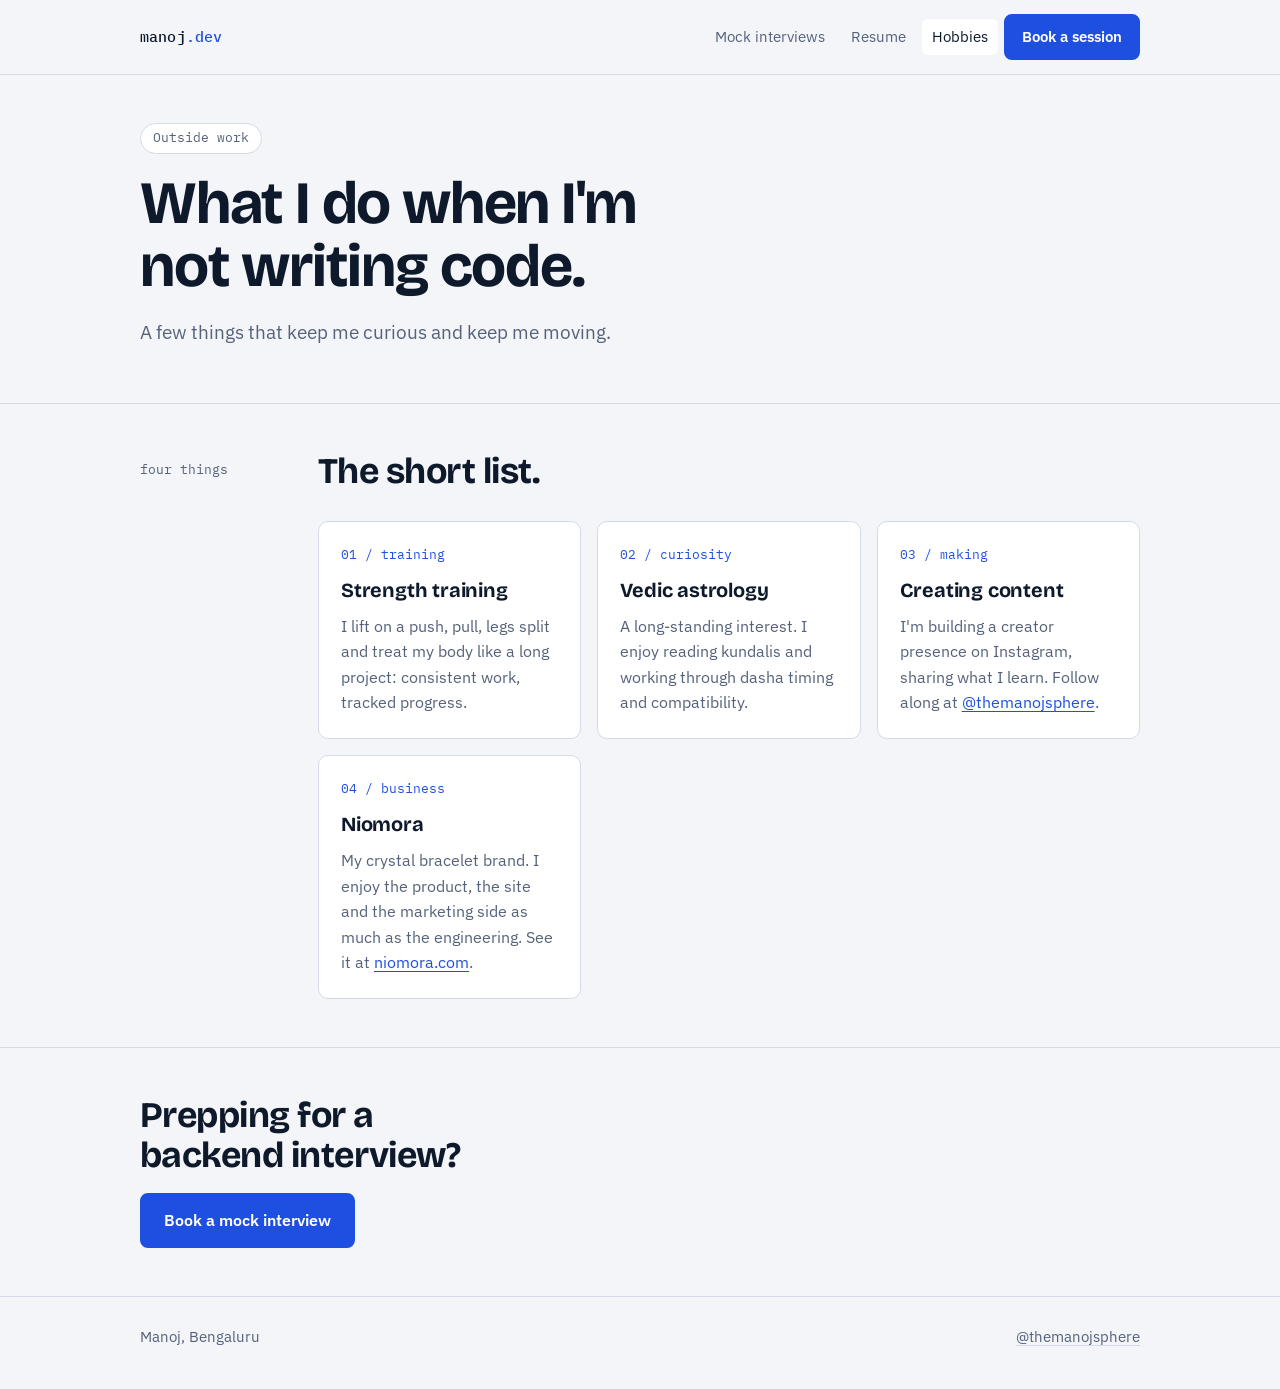
==== hobbies.html @ a42c8658 "v1" ====
<!DOCTYPE html>
<html lang="en">
<head>
<meta charset="utf-8">
<meta name="viewport" content="width=device-width, initial-scale=1">
<title>Manoj Hobbies</title>
<meta name="description" content="What Manoj does outside work: strength training, Vedic astrology, creating content and building Niomora.">
<link rel="preconnect" href="https://fonts.googleapis.com">
<link rel="preconnect" href="https://fonts.gstatic.com" crossorigin>
<link href="https://fonts.googleapis.com/css2?family=Bricolage+Grotesque:opsz,wght@12..96,600;12..96,700&family=IBM+Plex+Sans:wght@400;500;600&family=IBM+Plex+Mono:wght@400;500&display=swap" rel="stylesheet">
<link rel="stylesheet" href="styles.css">
</head>
<body>
<header class="top">
  <div class="wrap">
    <a class="brand" href="index.html">manoj<span>.dev</span></a>
    <nav class="links" aria-label="Main">
      <a class="nl" href="index.html">Mock interviews</a>
      <a class="nl" href="resume.html">Resume</a>
      <a class="nl" href="hobbies.html" aria-current="page">Hobbies</a>
      <a class="btn small" data-book href="https://topmate.io/manoj_chauhan/">Book a session</a>
    </nav>
  </div>
</header>
<main id="top">
  <div class="wrap">
    <div class="page-hero">
      <span class="tag">Outside work</span>
      <h1>What I do when I'm not writing code.</h1>
      <p class="lead">A few things that keep me curious and keep me moving.</p>
    </div>
  </div>

  <section id="hobbies">
    <div class="wrap">
      <div class="sec-head">
        <div class="label">four things</div>
        <h2>The short list.</h2>
      </div>
      <div class="sec-body">
        <div class="hob">
          <div class="card"><span class="k">01 / training</span><h3>Strength training</h3><p>I lift on a push, pull, legs split and treat my body like a long project: consistent work, tracked progress.</p></div>
          <div class="card"><span class="k">02 / curiosity</span><h3>Vedic astrology</h3><p>A long-standing interest. I enjoy reading kundalis and working through dasha timing and compatibility.</p></div>
          <div class="card"><span class="k">03 / making</span><h3>Creating content</h3><p>I'm building a creator presence on Instagram, sharing what I learn. Follow along at <a href="https://www.instagram.com/themanojsphere" target="_blank" rel="noopener">@themanojsphere</a>.</p></div>
          <div class="card"><span class="k">04 / business</span><h3>Niomora</h3><p>My crystal bracelet brand. I enjoy the product, the site and the marketing side as much as the engineering. See it at <a href="https://niomora.com" target="_blank" rel="noopener">niomora.com</a>.</p></div>
        </div>
      </div>
    </div>
  </section>

  <section class="final">
    <div class="wrap">
      <div class="sec-body" style="margin-left:0">
        <h2>Prepping for a backend interview?</h2>
        <div class="cta"><a class="btn" data-book href="https://topmate.io/manoj_chauhan/">Book a mock interview</a></div>
      </div>
    </div>
  </section>
</main>

<footer>
  <div class="wrap">
    <span>Manoj, Bengaluru</span>
    <a href="https://www.instagram.com/themanojsphere" target="_blank" rel="noopener">@themanojsphere</a>
  </div>
</footer>
<script>
  var BOOK_URL = "https://topmate.io/manoj_chauhan/";
  document.querySelectorAll("[data-book]").forEach(function (a) { a.setAttribute("href", BOOK_URL); a.setAttribute("target", "_blank"); a.setAttribute("rel", "noopener"); });
</script>
</body>
</html>
---- styles.css ----
/* Layout idea: a single left-aligned column of sections, each ruled like a code review, with one mono "feedback report" as the signature element. */
:root {
  --bg: #F3F5F9;
  --surface: #FFFFFF;
  --ink: #0E1A2B;
  --muted: #55627A;
  --line: #D5DBE6;
  --accent: #1F4FE0;
  --accent-ink: #FFFFFF;
  --good: #14794A;
  --warn: #A25B00;
  --bad: #B3261E;
  --display: "Bricolage Grotesque", "Helvetica Neue", Arial, sans-serif;
  --body: "IBM Plex Sans", system-ui, -apple-system, "Segoe UI", sans-serif;
  --mono: "IBM Plex Mono", ui-monospace, "SF Mono", Menlo, Consolas, monospace;
  color-scheme: light;
}
@media (prefers-color-scheme: dark) {
  :root:not([data-theme="light"]) {
    --bg: #0B1220;
    --surface: #131C2E;
    --ink: #E8EDF7;
    --muted: #9AA7BF;
    --line: #26334D;
    --accent: #7FA2FF;
    --accent-ink: #0B1220;
    --good: #4CC38A;
    --warn: #E5A54B;
    --bad: #FF8A80;
    color-scheme: dark;
  }
}
:root[data-theme="dark"] {
  --bg: #0B1220;
  --surface: #131C2E;
  --ink: #E8EDF7;
  --muted: #9AA7BF;
  --line: #26334D;
  --accent: #7FA2FF;
  --accent-ink: #0B1220;
  --good: #4CC38A;
  --warn: #E5A54B;
  --bad: #FF8A80;
  color-scheme: dark;
}

* { box-sizing: border-box; }
html { scroll-behavior: smooth; }
body {
  margin: 0;
  background: var(--bg);
  color: var(--ink);
  font-family: var(--body);
  font-size: 17px;
  line-height: 1.6;
  -webkit-font-smoothing: antialiased;
}
@media (prefers-reduced-motion: reduce) { html { scroll-behavior: auto; } * { transition: none !important; } }

a { color: inherit; }
:focus-visible { outline: 3px solid var(--accent); outline-offset: 3px; border-radius: 4px; }

.wrap { max-width: 1040px; margin: 0 auto; padding: 0 20px; }

/* header */
header.top { border-bottom: 1px solid var(--line); }
header.top .wrap { display: flex; align-items: center; justify-content: space-between; gap: 16px; padding-top: 14px; padding-bottom: 14px; }
.brand { font-family: var(--mono); font-size: 15px; font-weight: 500; text-decoration: none; letter-spacing: 0.01em; }
.brand span { color: var(--accent); }

.btn {
  display: inline-flex; align-items: center; justify-content: center; gap: 8px;
  background: var(--accent); color: var(--accent-ink);
  font-family: var(--body); font-weight: 600; font-size: 16px;
  padding: 13px 22px; border-radius: 8px; text-decoration: none; border: 2px solid var(--accent);
  transition: transform .15s ease;
}
.btn:hover { transform: translateY(-1px); }
.btn.ghost { background: transparent; color: var(--ink); border-color: var(--line); }
.btn.small { padding: 9px 16px; font-size: 15px; }

/* hero */
.hero { padding: 56px 0 40px; }
.tag { font-family: var(--mono); font-size: 13px; color: var(--muted); display: inline-block; border: 1px solid var(--line); border-radius: 999px; padding: 4px 12px; background: var(--surface); }
h1 {
  font-family: var(--display); font-weight: 700; font-size: clamp(34px, 6.4vw, 60px);
  line-height: 1.06; letter-spacing: -0.02em; margin: 18px 0 18px; max-width: 16ch; text-wrap: balance;
}
.lead { font-size: 19px; color: var(--muted); max-width: 58ch; margin: 0 0 28px; }
.cta { display: flex; flex-wrap: wrap; gap: 12px; align-items: center; }
.cta .note { font-family: var(--mono); font-size: 13px; color: var(--muted); }

.creds { display: grid; grid-template-columns: repeat(auto-fit, minmax(150px, 1fr)); gap: 0; margin-top: 44px; border: 1px solid var(--line); border-radius: 10px; background: var(--surface); overflow: hidden; }
.creds div { padding: 16px 18px; border-right: 1px solid var(--line); border-bottom: 1px solid var(--line); margin: 0 -1px -1px 0; }
.creds b { display: block; font-family: var(--display); font-size: 24px; letter-spacing: -0.01em; }
.creds span { font-size: 14px; color: var(--muted); }

/* sections */
section { padding: 48px 0; border-top: 1px solid var(--line); }
.sec-head { display: grid; grid-template-columns: 150px 1fr; gap: 12px 28px; margin-bottom: 28px; }
.sec-head .label { font-family: var(--mono); font-size: 13px; color: var(--muted); padding-top: 8px; }
h2 { font-family: var(--display); font-size: clamp(26px, 4vw, 36px); line-height: 1.12; letter-spacing: -0.015em; margin: 0; max-width: 22ch; text-wrap: balance; }
.sec-body { margin-left: 178px; }
@media (max-width: 760px) {
  .sec-head { grid-template-columns: 1fr; gap: 4px; }
  .sec-head .label { padding-top: 0; }
  .sec-body { margin-left: 0; }
}

.grid3 { display: grid; grid-template-columns: repeat(auto-fit, minmax(230px, 1fr)); gap: 16px; }
.card { background: var(--surface); border: 1px solid var(--line); border-radius: 10px; padding: 22px; }
.card h3 { font-family: var(--display); font-size: 20px; margin: 0 0 8px; letter-spacing: -0.01em; }
.card p { margin: 0; color: var(--muted); font-size: 16px; }

/* session timeline */
.timeline { list-style: none; margin: 0; padding: 0; border-left: 2px solid var(--line); }
.timeline li { position: relative; padding: 0 0 22px 24px; }
.timeline li:last-child { padding-bottom: 0; }
.timeline li::before { content: ""; position: absolute; left: -7px; top: 9px; width: 12px; height: 12px; border-radius: 50%; background: var(--accent); border: 2px solid var(--bg); }
.timeline .t { font-family: var(--mono); font-size: 13px; color: var(--accent); }
.timeline strong { display: block; font-size: 18px; }
.timeline p { margin: 2px 0 0; color: var(--muted); }

/* feedback report */
.report { background: var(--surface); border: 1px solid var(--line); border-radius: 10px; overflow: hidden; font-family: var(--mono); font-size: 14px; line-height: 1.55; }
.report .bar { display: flex; justify-content: space-between; gap: 12px; flex-wrap: wrap; padding: 10px 16px; border-bottom: 1px solid var(--line); color: var(--muted); font-size: 12.5px; }
.report .rows { padding: 6px 0; }
.report .row { display: grid; grid-template-columns: 62px 1fr; gap: 12px; padding: 9px 16px; }
.report .badge { font-weight: 500; font-size: 12.5px; letter-spacing: 0.04em; padding-top: 1px; }
.report .pass { color: var(--good); }
.report .gap { color: var(--warn); }
.report .fix { color: var(--bad); }
.report .row + .row { border-top: 1px dashed var(--line); }
.report .foot { padding: 12px 16px; border-top: 1px solid var(--line); background: var(--bg); }
.report .foot b { color: var(--accent); font-weight: 500; }
.caption { font-size: 14px; color: var(--muted); margin: 12px 0 0; }

/* topics */
.chips { display: flex; flex-wrap: wrap; gap: 10px; padding: 0; margin: 0; list-style: none; }
.chips li { font-family: var(--mono); font-size: 14px; background: var(--surface); border: 1px solid var(--line); border-radius: 6px; padding: 7px 12px; }

/* pricing */
.price { display: flex; flex-wrap: wrap; gap: 28px; align-items: center; justify-content: space-between; background: var(--surface); border: 2px solid var(--accent); border-radius: 12px; padding: 28px; }
.price .amt { font-family: var(--display); font-size: 52px; font-weight: 700; letter-spacing: -0.02em; line-height: 1; }
.price .amt small { font-family: var(--body); font-size: 16px; font-weight: 400; color: var(--muted); letter-spacing: 0; }
.price ul { margin: 12px 0 0; padding-left: 20px; color: var(--muted); }
.price .was { font-family: var(--mono); font-size: 13px; color: var(--accent); margin-bottom: 8px; }

/* about */
.about p { margin: 0 0 14px; max-width: 62ch; }
.about p.muted { color: var(--muted); }

/* faq */
details { border-bottom: 1px solid var(--line); padding: 16px 0; }
details:first-child { border-top: 1px solid var(--line); }
summary { cursor: pointer; font-weight: 600; font-size: 18px; list-style: none; display: flex; justify-content: space-between; gap: 16px; }
summary::-webkit-details-marker { display: none; }
summary::after { content: "+"; font-family: var(--mono); color: var(--accent); }
details[open] summary::after { content: "\2212"; }
details p { margin: 10px 0 0; color: var(--muted); max-width: 62ch; }

/* final */
.final { text-align: left; }
.final h2 { max-width: 20ch; margin-bottom: 16px; }

footer { border-top: 1px solid var(--line); padding: 28px 0 40px; color: var(--muted); font-size: 15px; }
footer .wrap { display: flex; flex-wrap: wrap; justify-content: space-between; gap: 12px; }
footer a { text-decoration-color: var(--line); text-underline-offset: 3px; }

/* nav */
nav.links { display: flex; align-items: center; gap: 6px; flex-wrap: wrap; }
nav.links a.nl { font-size: 15px; text-decoration: none; padding: 6px 10px; border-radius: 6px; color: var(--muted); }
nav.links a.nl:hover, nav.links a.nl[aria-current="page"] { color: var(--ink); background: var(--surface); }
@media (max-width: 560px) { header.top .wrap { flex-wrap: wrap; } }

/* resume + hobbies */
.page-hero { padding: 48px 0 28px; }
.page-hero h1 { max-width: 18ch; }
.job { display: grid; grid-template-columns: 150px 1fr; gap: 6px 28px; padding: 20px 0; border-top: 1px solid var(--line); }
.job:first-child { border-top: 0; padding-top: 0; }
.job .when { font-family: var(--mono); font-size: 13px; color: var(--muted); padding-top: 4px; }
.job h3 { font-family: var(--display); font-size: 21px; margin: 0; letter-spacing: -0.01em; }
.job .where { color: var(--accent); font-weight: 500; }
.job p { margin: 6px 0 0; color: var(--muted); max-width: 60ch; }
@media (max-width: 640px) { .job { grid-template-columns: 1fr; } }
.skills { display: grid; grid-template-columns: repeat(auto-fit, minmax(220px, 1fr)); gap: 16px; }
.hob { display: grid; grid-template-columns: repeat(auto-fit, minmax(260px, 1fr)); gap: 16px; }
.hob .card .k { font-family: var(--mono); font-size: 12.5px; color: var(--accent); margin-bottom: 10px; display: block; }
.hob .card a { color: var(--accent); text-underline-offset: 3px; }
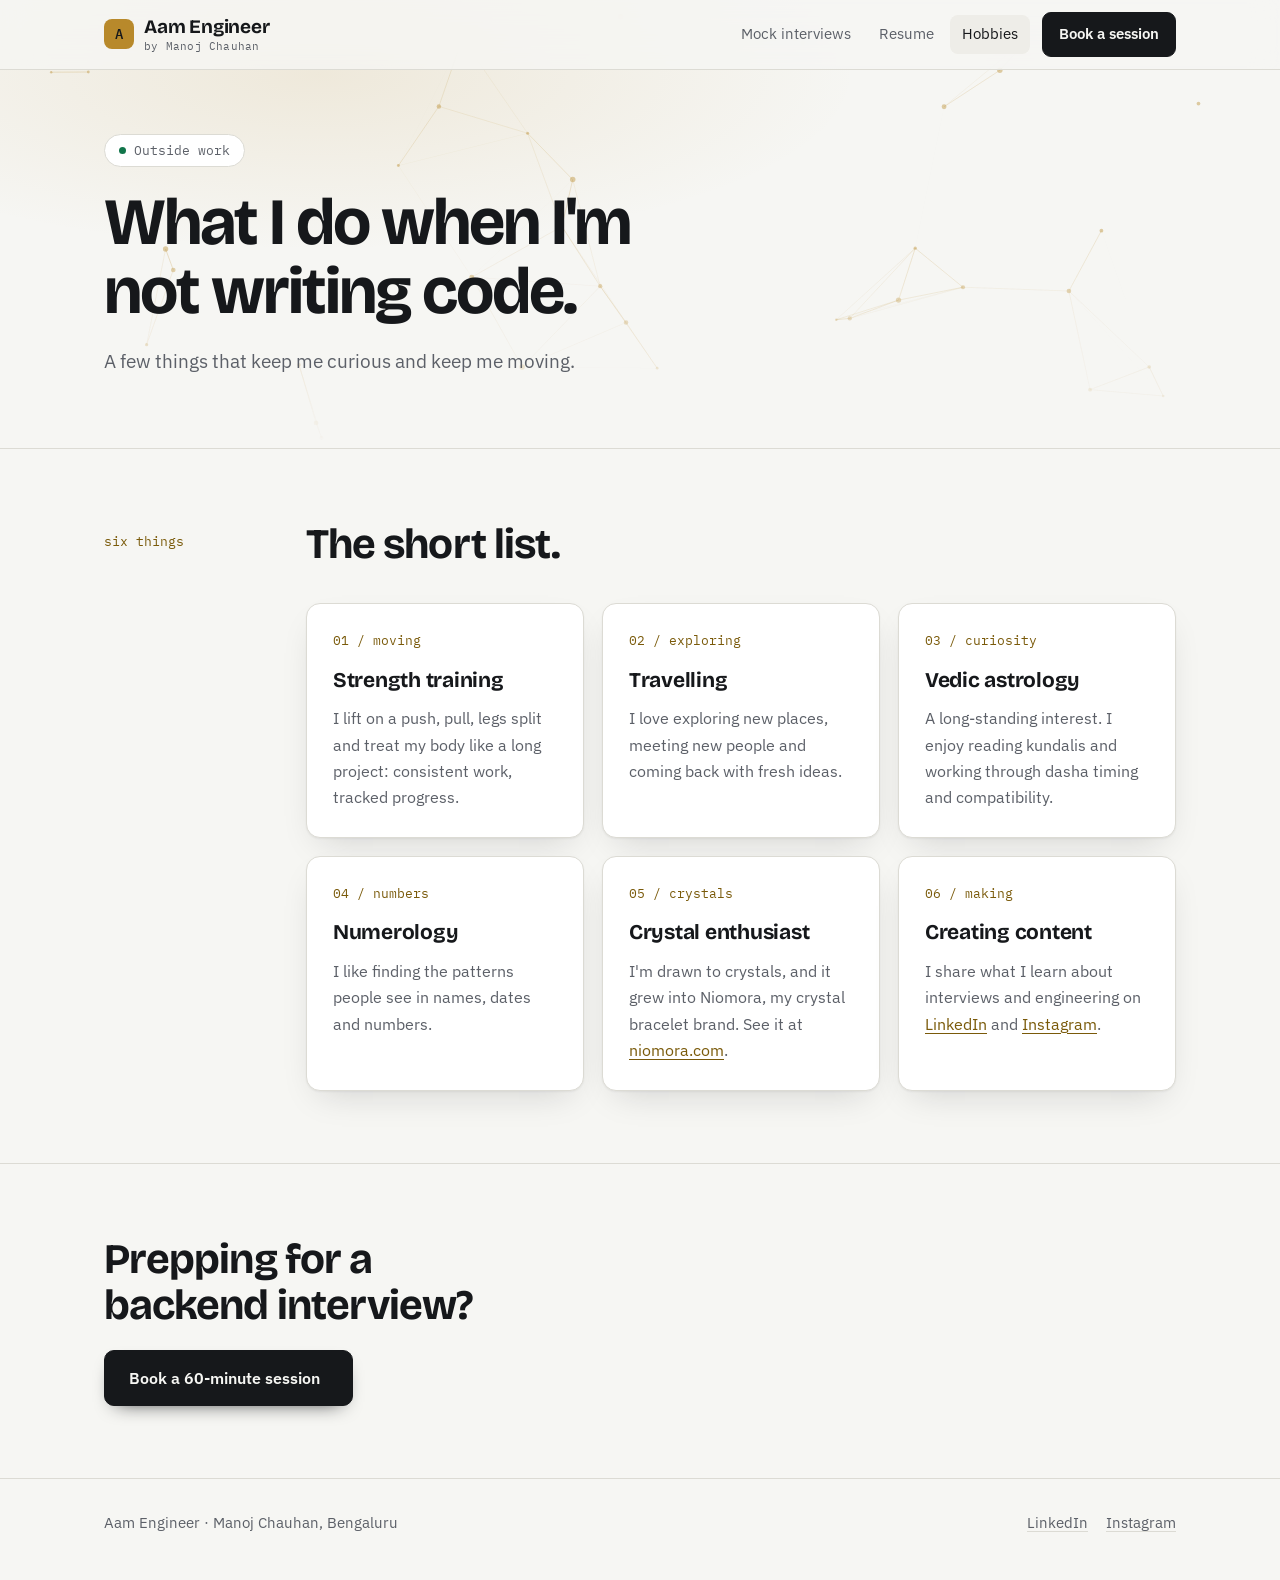
==== commit 7a39f503: "v2" ====
--- a/hobbies.html
+++ b/hobbies.html
@@ -3,17 +3,31 @@
 <head>
 <meta charset="utf-8">
 <meta name="viewport" content="width=device-width, initial-scale=1">
-<title>Manoj Hobbies</title>
-<meta name="description" content="What Manoj does outside work: strength training, Vedic astrology, creating content and building Niomora.">
+<title>Manoj Chauhan Hobbies</title>
+<meta name="description" content="What Manoj Chauhan does outside work: strength training, travelling, Vedic astrology, numerology, crystals and creating content.">
+<meta property="og:type" content="website">
+<meta property="og:title" content="Manoj Chauhan Hobbies">
+<meta property="og:description" content="What Manoj Chauhan does outside work: strength training, travelling, Vedic astrology, numerology, crystals and creating content.">
+<meta property="og:image" content="https://manuniet.github.io/og.png">
+<meta property="og:url" content="https://manuniet.github.io/">
+<meta name="twitter:card" content="summary_large_image">
+<meta name="twitter:image" content="https://manuniet.github.io/og.png">
+<link rel="icon" href="data:image/svg+xml,%3Csvg xmlns='http://www.w3.org/2000/svg' viewBox='0 0 32 32'%3E%3Crect width='32' height='32' rx='8' fill='%23B8892B'/%3E%3Ctext x='16' y='23' font-family='Arial' font-size='20' font-weight='700' text-anchor='middle' fill='%2316181B'%3EA%3C/text%3E%3C/svg%3E">
 <link rel="preconnect" href="https://fonts.googleapis.com">
 <link rel="preconnect" href="https://fonts.gstatic.com" crossorigin>
 <link href="https://fonts.googleapis.com/css2?family=Bricolage+Grotesque:opsz,wght@12..96,600;12..96,700&family=IBM+Plex+Sans:wght@400;500;600&family=IBM+Plex+Mono:wght@400;500&display=swap" rel="stylesheet">
 <link rel="stylesheet" href="styles.css">
+<script>(function(w,d,s,l,i){w[l]=w[l]||[];w[l].push({'gtm.start':
+new Date().getTime(),event:'gtm.js'});var f=d.getElementsByTagName(s)[0],
+j=d.createElement(s),dl=l!='dataLayer'?'&l='+l:'';j.async=true;j.src=
+'https://www.googletagmanager.com/gtm.js?id='+i+dl;f.parentNode.insertBefore(j,f);
+})(window,document,'script','dataLayer','GTM-P4R6DNZ8');</script>
 </head>
 <body>
+<noscript><iframe src="https://www.googletagmanager.com/ns.html?id=GTM-P4R6DNZ8" height="0" width="0" style="display:none;visibility:hidden"></iframe></noscript>
 <header class="top">
   <div class="wrap">
-    <a class="brand" href="index.html">manoj<span>.dev</span></a>
+    <a class="brand" href="index.html"><i>A</i><span>Aam Engineer<small>by Manoj Chauhan</small></span></a>
     <nav class="links" aria-label="Main">
       <a class="nl" href="index.html">Mock interviews</a>
       <a class="nl" href="resume.html">Resume</a>
@@ -22,9 +36,10 @@
     </nav>
   </div>
 </header>
+
 <main id="top">
   <div class="wrap">
-    <div class="page-hero">
+    <div class="page-hero"><canvas class="fx" aria-hidden="true"></canvas>
       <span class="tag">Outside work</span>
       <h1>What I do when I'm not writing code.</h1>
       <p class="lead">A few things that keep me curious and keep me moving.</p>
@@ -34,15 +49,17 @@
   <section id="hobbies">
     <div class="wrap">
       <div class="sec-head">
-        <div class="label">four things</div>
+        <div class="label">six things</div>
         <h2>The short list.</h2>
       </div>
       <div class="sec-body">
         <div class="hob">
-          <div class="card"><span class="k">01 / training</span><h3>Strength training</h3><p>I lift on a push, pull, legs split and treat my body like a long project: consistent work, tracked progress.</p></div>
-          <div class="card"><span class="k">02 / curiosity</span><h3>Vedic astrology</h3><p>A long-standing interest. I enjoy reading kundalis and working through dasha timing and compatibility.</p></div>
-          <div class="card"><span class="k">03 / making</span><h3>Creating content</h3><p>I'm building a creator presence on Instagram, sharing what I learn. Follow along at <a href="https://www.instagram.com/themanojsphere" target="_blank" rel="noopener">@themanojsphere</a>.</p></div>
-          <div class="card"><span class="k">04 / business</span><h3>Niomora</h3><p>My crystal bracelet brand. I enjoy the product, the site and the marketing side as much as the engineering. See it at <a href="https://niomora.com" target="_blank" rel="noopener">niomora.com</a>.</p></div>
+          <div class="card"><span class="num">01 / moving</span><h3>Strength training</h3><p>I lift on a push, pull, legs split and treat my body like a long project: consistent work, tracked progress.</p></div>
+          <div class="card"><span class="num">02 / exploring</span><h3>Travelling</h3><p>I love exploring new places, meeting new people and coming back with fresh ideas.</p></div>
+          <div class="card"><span class="num">03 / curiosity</span><h3>Vedic astrology</h3><p>A long-standing interest. I enjoy reading kundalis and working through dasha timing and compatibility.</p></div>
+          <div class="card"><span class="num">04 / numbers</span><h3>Numerology</h3><p>I like finding the patterns people see in names, dates and numbers.</p></div>
+          <div class="card"><span class="num">05 / crystals</span><h3>Crystal enthusiast</h3><p>I'm drawn to crystals, and it grew into Niomora, my crystal bracelet brand. See it at <a href="https://niomora.com" target="_blank" rel="noopener">niomora.com</a>.</p></div>
+          <div class="card"><span class="num">06 / making</span><h3>Creating content</h3><p>I share what I learn about interviews and engineering on <a href="https://www.linkedin.com/in/manojchauhan28/" target="_blank" rel="noopener">LinkedIn</a> and <a href="https://www.instagram.com/themanojsphere" target="_blank" rel="noopener">Instagram</a>.</p></div>
         </div>
       </div>
     </div>
@@ -50,23 +67,23 @@
 
   <section class="final">
     <div class="wrap">
-      <div class="sec-body" style="margin-left:0">
-        <h2>Prepping for a backend interview?</h2>
-        <div class="cta"><a class="btn" data-book href="https://topmate.io/manoj_chauhan/">Book a mock interview</a></div>
-      </div>
+      <h2>Prepping for a backend interview?</h2>
+      <div class="cta"><a class="btn" data-book href="https://topmate.io/manoj_chauhan/">Book a 60-minute session</a></div>
     </div>
   </section>
 </main>
 
 <footer>
   <div class="wrap">
-    <span>Manoj, Bengaluru</span>
-    <a href="https://www.instagram.com/themanojsphere" target="_blank" rel="noopener">@themanojsphere</a>
+    <span>Aam Engineer · Manoj Chauhan, Bengaluru</span>
+    <span class="links"><a href="https://www.linkedin.com/in/manojchauhan28/" target="_blank" rel="noopener">LinkedIn</a><a href="https://www.instagram.com/themanojsphere" target="_blank" rel="noopener">Instagram</a></span>
   </div>
 </footer>
 <script>
   var BOOK_URL = "https://topmate.io/manoj_chauhan/";
-  document.querySelectorAll("[data-book]").forEach(function (a) { a.setAttribute("href", BOOK_URL); a.setAttribute("target", "_blank"); a.setAttribute("rel", "noopener"); });
+  window.dataLayer = window.dataLayer || [];
+  document.querySelectorAll("[data-book]").forEach(function (a) { a.setAttribute("href", BOOK_URL); a.setAttribute("target", "_blank"); a.setAttribute("rel", "noopener"); a.addEventListener("click", function () { window.dataLayer.push({ event: "book_click", book_label: (a.textContent || "").trim().slice(0, 60), page_path: location.pathname }); }); });
 </script>
+<script src="effects.js" defer></script>
 </body>
 </html>
--- a/styles.css
+++ b/styles.css
@@ -1,15 +1,20 @@
-/* Layout idea: a single left-aligned column of sections, each ruled like a code review, with one mono "feedback report" as the signature element. */
+/* Premium pass. Layout idea: calm editorial column, hairline rules, one signature feedback card in the hero. */
 :root {
-  --bg: #F3F5F9;
+  --bg: #F6F6F3;
   --surface: #FFFFFF;
-  --ink: #0E1A2B;
-  --muted: #55627A;
-  --line: #D5DBE6;
-  --accent: #1F4FE0;
-  --accent-ink: #FFFFFF;
-  --good: #14794A;
-  --warn: #A25B00;
+  --surface-2: #EEEDE8;
+  --ink: #16181B;
+  --muted: #5C6068;
+  --line: #DCDBD4;
+  --accent: #7A5A0A;          /* gold for text and links, AA on light */
+  --gold: #B8892B;            /* gold for fills, dots and rules */
+  --accent-soft: rgba(184, 137, 43, 0.12);
+  --btn-bg: #16181B;
+  --btn-ink: #F6F6F3;
+  --good: #11754A;
+  --warn: #9A5600;
   --bad: #B3261E;
+  --shadow: 0 1px 2px rgba(22, 24, 27, 0.05), 0 14px 34px -14px rgba(22, 24, 27, 0.18);
   --display: "Bricolage Grotesque", "Helvetica Neue", Arial, sans-serif;
   --body: "IBM Plex Sans", system-ui, -apple-system, "Segoe UI", sans-serif;
   --mono: "IBM Plex Mono", ui-monospace, "SF Mono", Menlo, Consolas, monospace;
@@ -17,30 +22,40 @@
 }
 @media (prefers-color-scheme: dark) {
   :root:not([data-theme="light"]) {
-    --bg: #0B1220;
-    --surface: #131C2E;
-    --ink: #E8EDF7;
-    --muted: #9AA7BF;
-    --line: #26334D;
-    --accent: #7FA2FF;
-    --accent-ink: #0B1220;
+    --bg: #0E0F11;
+    --surface: #17191C;
+    --surface-2: #1F2125;
+    --ink: #F2F0EA;
+    --muted: #A4A7AE;
+    --line: #2B2E33;
+    --accent: #D9B45B;
+    --gold: #D9B45B;
+    --accent-soft: rgba(217, 180, 91, 0.12);
+    --btn-bg: #D9B45B;
+    --btn-ink: #14120A;
     --good: #4CC38A;
     --warn: #E5A54B;
     --bad: #FF8A80;
+    --shadow: 0 1px 2px rgba(0, 0, 0, 0.4), 0 18px 44px -18px rgba(0, 0, 0, 0.7);
     color-scheme: dark;
   }
 }
 :root[data-theme="dark"] {
-  --bg: #0B1220;
-  --surface: #131C2E;
-  --ink: #E8EDF7;
-  --muted: #9AA7BF;
-  --line: #26334D;
-  --accent: #7FA2FF;
-  --accent-ink: #0B1220;
+  --bg: #0E0F11;
+  --surface: #17191C;
+  --surface-2: #1F2125;
+  --ink: #F2F0EA;
+  --muted: #A4A7AE;
+  --line: #2B2E33;
+  --accent: #D9B45B;
+  --gold: #D9B45B;
+  --accent-soft: rgba(217, 180, 91, 0.12);
+  --btn-bg: #D9B45B;
+  --btn-ink: #14120A;
   --good: #4CC38A;
   --warn: #E5A54B;
   --bad: #FF8A80;
+  --shadow: 0 1px 2px rgba(0, 0, 0, 0.4), 0 18px 44px -18px rgba(0, 0, 0, 0.7);
   color-scheme: dark;
 }
 
@@ -52,138 +67,184 @@
   color: var(--ink);
   font-family: var(--body);
   font-size: 17px;
-  line-height: 1.6;
+  line-height: 1.65;
   -webkit-font-smoothing: antialiased;
 }
 @media (prefers-reduced-motion: reduce) { html { scroll-behavior: auto; } * { transition: none !important; } }
-
 a { color: inherit; }
-:focus-visible { outline: 3px solid var(--accent); outline-offset: 3px; border-radius: 4px; }
-
-.wrap { max-width: 1040px; margin: 0 auto; padding: 0 20px; }
+:focus-visible { outline: 3px solid var(--accent); outline-offset: 3px; border-radius: 6px; }
+.wrap { max-width: 1120px; margin: 0 auto; padding: 0 24px; }
 
 /* header */
-header.top { border-bottom: 1px solid var(--line); }
-header.top .wrap { display: flex; align-items: center; justify-content: space-between; gap: 16px; padding-top: 14px; padding-bottom: 14px; }
-.brand { font-family: var(--mono); font-size: 15px; font-weight: 500; text-decoration: none; letter-spacing: 0.01em; }
-.brand span { color: var(--accent); }
-
-.btn {
-  display: inline-flex; align-items: center; justify-content: center; gap: 8px;
-  background: var(--accent); color: var(--accent-ink);
-  font-family: var(--body); font-weight: 600; font-size: 16px;
-  padding: 13px 22px; border-radius: 8px; text-decoration: none; border: 2px solid var(--accent);
-  transition: transform .15s ease;
-}
-.btn:hover { transform: translateY(-1px); }
-.btn.ghost { background: transparent; color: var(--ink); border-color: var(--line); }
-.btn.small { padding: 9px 16px; font-size: 15px; }
+header.top { position: sticky; top: 0; z-index: 20; background: color-mix(in srgb, var(--bg) 82%, transparent); backdrop-filter: blur(14px); -webkit-backdrop-filter: blur(14px); border-bottom: 1px solid var(--line); }
+header.top .wrap { display: flex; align-items: center; justify-content: space-between; gap: 16px; padding-top: 12px; padding-bottom: 12px; }
+.brand { display: inline-flex; align-items: center; gap: 10px; font-family: var(--display); font-weight: 700; font-size: 19px; letter-spacing: -0.01em; text-decoration: none; }
+.brand i { display: inline-grid; place-items: center; width: 30px; height: 30px; border-radius: 8px; background: var(--gold); color: #16181B; font-style: normal; font-family: var(--mono); font-size: 14px; font-weight: 500; }
+nav.links { display: flex; align-items: center; gap: 4px; flex-wrap: wrap; }
+nav.links a.nl { font-size: 15px; text-decoration: none; padding: 7px 12px; border-radius: 8px; color: var(--muted); transition: color .15s, background .15s; }
+nav.links a.nl:hover, nav.links a.nl[aria-current="page"] { color: var(--ink); background: var(--surface-2); }
+nav.links .btn { margin-left: 8px; }
+@media (max-width: 640px) { header.top .wrap { flex-wrap: wrap; } nav.links .btn { margin-left: 0; } }
+
+/* buttons */
+.btn { display: inline-flex; align-items: center; justify-content: center; gap: 8px; background: var(--btn-bg); color: var(--btn-ink); font-family: var(--body); font-weight: 600; font-size: 16px; padding: 14px 24px; border-radius: 10px; text-decoration: none; border: 1px solid var(--btn-bg); box-shadow: 0 8px 20px -12px var(--btn-bg); transition: transform .15s ease, box-shadow .15s ease; }
+.btn:hover { transform: translateY(-1px); box-shadow: 0 12px 26px -12px var(--btn-bg), 0 0 0 3px var(--accent-soft); }
+.btn.ghost { background: transparent; color: var(--ink); border-color: var(--line); box-shadow: none; }
+.btn.ghost:hover { background: var(--surface); }
+.btn.small { padding: 9px 16px; font-size: 15px; border-radius: 9px; box-shadow: none; }
 
 /* hero */
-.hero { padding: 56px 0 40px; }
-.tag { font-family: var(--mono); font-size: 13px; color: var(--muted); display: inline-block; border: 1px solid var(--line); border-radius: 999px; padding: 4px 12px; background: var(--surface); }
-h1 {
-  font-family: var(--display); font-weight: 700; font-size: clamp(34px, 6.4vw, 60px);
-  line-height: 1.06; letter-spacing: -0.02em; margin: 18px 0 18px; max-width: 16ch; text-wrap: balance;
-}
-.lead { font-size: 19px; color: var(--muted); max-width: 58ch; margin: 0 0 28px; }
+.hero { padding: 72px 0 48px; position: relative; }
+.hero::before { content: ""; position: absolute; inset: -80px -10% auto -10%; height: 520px; background: radial-gradient(60% 60% at 25% 20%, var(--accent-soft), transparent 70%); pointer-events: none; z-index: -1; }
+.hero-grid { display: grid; grid-template-columns: minmax(0, 1.1fr) minmax(0, 0.9fr); gap: 56px; align-items: center; }
+@media (max-width: 900px) { .hero-grid { grid-template-columns: 1fr; gap: 40px; } .hero { padding-top: 48px; } }
+.tag { font-family: var(--mono); font-size: 13px; color: var(--muted); display: inline-flex; align-items: center; gap: 8px; border: 1px solid var(--line); border-radius: 999px; padding: 5px 14px; background: var(--surface); }
+.tag::before { content: ""; width: 7px; height: 7px; border-radius: 50%; background: var(--good); }
+h1 { font-family: var(--display); font-weight: 700; font-size: clamp(38px, 6vw, 66px); line-height: 1.04; letter-spacing: -0.03em; margin: 22px 0 20px; max-width: 15ch; text-wrap: balance; }
+.lead { font-size: 19px; color: var(--muted); max-width: 54ch; margin: 0 0 30px; }
 .cta { display: flex; flex-wrap: wrap; gap: 12px; align-items: center; }
 .cta .note { font-family: var(--mono); font-size: 13px; color: var(--muted); }
 
-.creds { display: grid; grid-template-columns: repeat(auto-fit, minmax(150px, 1fr)); gap: 0; margin-top: 44px; border: 1px solid var(--line); border-radius: 10px; background: var(--surface); overflow: hidden; }
-.creds div { padding: 16px 18px; border-right: 1px solid var(--line); border-bottom: 1px solid var(--line); margin: 0 -1px -1px 0; }
-.creds b { display: block; font-family: var(--display); font-size: 24px; letter-spacing: -0.01em; }
+.creds { display: grid; grid-template-columns: repeat(auto-fit, minmax(190px, 1fr)); margin-top: 8px; border: 1px solid var(--line); border-radius: 14px; background: var(--surface); overflow: hidden; box-shadow: var(--shadow); }
+.creds div { padding: 20px 22px; border-right: 1px solid var(--line); margin-right: -1px; }
+.creds b { display: block; font-family: var(--display); font-size: 30px; letter-spacing: -0.02em; line-height: 1.1; }
 .creds span { font-size: 14px; color: var(--muted); }
+@media (max-width: 760px) { .creds div { border-right: 0; border-bottom: 1px solid var(--line); margin: 0; } .creds div:last-child { border-bottom: 0; } }
+
+.trust { padding: 28px 0 8px; display: flex; flex-wrap: wrap; align-items: center; gap: 12px 36px; }
+.trust small { font-family: var(--mono); font-size: 12.5px; color: var(--muted); letter-spacing: 0.04em; text-transform: uppercase; }
+.trust span { font-family: var(--display); font-size: 20px; font-weight: 600; color: var(--muted); letter-spacing: -0.01em; }
 
 /* sections */
-section { padding: 48px 0; border-top: 1px solid var(--line); }
-.sec-head { display: grid; grid-template-columns: 150px 1fr; gap: 12px 28px; margin-bottom: 28px; }
-.sec-head .label { font-family: var(--mono); font-size: 13px; color: var(--muted); padding-top: 8px; }
-h2 { font-family: var(--display); font-size: clamp(26px, 4vw, 36px); line-height: 1.12; letter-spacing: -0.015em; margin: 0; max-width: 22ch; text-wrap: balance; }
-.sec-body { margin-left: 178px; }
-@media (max-width: 760px) {
-  .sec-head { grid-template-columns: 1fr; gap: 4px; }
-  .sec-head .label { padding-top: 0; }
-  .sec-body { margin-left: 0; }
-}
-
-.grid3 { display: grid; grid-template-columns: repeat(auto-fit, minmax(230px, 1fr)); gap: 16px; }
-.card { background: var(--surface); border: 1px solid var(--line); border-radius: 10px; padding: 22px; }
-.card h3 { font-family: var(--display); font-size: 20px; margin: 0 0 8px; letter-spacing: -0.01em; }
+section { padding: 72px 0; border-top: 1px solid var(--line); }
+.sec-head { display: grid; grid-template-columns: 170px 1fr; gap: 12px 32px; margin-bottom: 36px; }
+.sec-head .label { font-family: var(--mono); font-size: 13px; color: var(--accent); padding-top: 10px; }
+h2 { font-family: var(--display); font-size: clamp(28px, 4.2vw, 42px); line-height: 1.1; letter-spacing: -0.022em; margin: 0; max-width: 22ch; text-wrap: balance; }
+.sec-body { margin-left: 202px; }
+@media (max-width: 800px) { .sec-head { grid-template-columns: 1fr; gap: 4px; } .sec-head .label { padding-top: 0; } .sec-body { margin-left: 0; } section { padding: 52px 0; } }
+
+.grid3 { display: grid; grid-template-columns: repeat(auto-fit, minmax(240px, 1fr)); gap: 18px; }
+.card { background: var(--surface); border: 1px solid var(--line); border-radius: 14px; padding: 26px; box-shadow: var(--shadow); transition: transform .2s ease, border-color .2s ease; }
+.card:hover { transform: translateY(-2px); border-color: color-mix(in srgb, var(--gold) 55%, var(--line)); }
+.card .num { font-family: var(--mono); font-size: 12.5px; color: var(--accent); display: block; margin-bottom: 12px; }
+.card h3 { font-family: var(--display); font-size: 21px; margin: 0 0 8px; letter-spacing: -0.012em; }
 .card p { margin: 0; color: var(--muted); font-size: 16px; }
 
-/* session timeline */
-.timeline { list-style: none; margin: 0; padding: 0; border-left: 2px solid var(--line); }
-.timeline li { position: relative; padding: 0 0 22px 24px; }
+/* timeline */
+.timeline { list-style: none; margin: 0; padding: 0; border-left: 1px solid var(--line); }
+.timeline li { position: relative; padding: 0 0 26px 28px; }
 .timeline li:last-child { padding-bottom: 0; }
-.timeline li::before { content: ""; position: absolute; left: -7px; top: 9px; width: 12px; height: 12px; border-radius: 50%; background: var(--accent); border: 2px solid var(--bg); }
+.timeline li::before { content: ""; position: absolute; left: -6px; top: 8px; width: 11px; height: 11px; border-radius: 50%; background: var(--gold); box-shadow: 0 0 0 5px var(--accent-soft); }
 .timeline .t { font-family: var(--mono); font-size: 13px; color: var(--accent); }
-.timeline strong { display: block; font-size: 18px; }
+.timeline strong { display: block; font-size: 19px; }
 .timeline p { margin: 2px 0 0; color: var(--muted); }
 
 /* feedback report */
-.report { background: var(--surface); border: 1px solid var(--line); border-radius: 10px; overflow: hidden; font-family: var(--mono); font-size: 14px; line-height: 1.55; }
-.report .bar { display: flex; justify-content: space-between; gap: 12px; flex-wrap: wrap; padding: 10px 16px; border-bottom: 1px solid var(--line); color: var(--muted); font-size: 12.5px; }
+.report { background: var(--surface); border: 1px solid var(--line); border-radius: 14px; overflow: hidden; font-family: var(--mono); font-size: 13.5px; line-height: 1.55; box-shadow: var(--shadow); }
+.report .bar { display: flex; justify-content: space-between; gap: 12px; flex-wrap: wrap; padding: 12px 18px; border-bottom: 1px solid var(--line); background: var(--surface-2); color: var(--muted); font-size: 12.5px; }
 .report .rows { padding: 6px 0; }
-.report .row { display: grid; grid-template-columns: 62px 1fr; gap: 12px; padding: 9px 16px; }
-.report .badge { font-weight: 500; font-size: 12.5px; letter-spacing: 0.04em; padding-top: 1px; }
+.report .row { display: grid; grid-template-columns: 54px 1fr; gap: 12px; padding: 11px 18px; }
+.report .badge { font-weight: 500; font-size: 12px; letter-spacing: 0.05em; padding-top: 1px; }
 .report .pass { color: var(--good); }
 .report .gap { color: var(--warn); }
 .report .fix { color: var(--bad); }
 .report .row + .row { border-top: 1px dashed var(--line); }
-.report .foot { padding: 12px 16px; border-top: 1px solid var(--line); background: var(--bg); }
+.report .foot { padding: 14px 18px; border-top: 1px solid var(--line); background: var(--surface-2); }
 .report .foot b { color: var(--accent); font-weight: 500; }
 .caption { font-size: 14px; color: var(--muted); margin: 12px 0 0; }
 
 /* topics */
 .chips { display: flex; flex-wrap: wrap; gap: 10px; padding: 0; margin: 0; list-style: none; }
-.chips li { font-family: var(--mono); font-size: 14px; background: var(--surface); border: 1px solid var(--line); border-radius: 6px; padding: 7px 12px; }
+.chips li { font-family: var(--mono); font-size: 14px; background: var(--surface); border: 1px solid var(--line); border-radius: 8px; padding: 8px 14px; }
 
 /* pricing */
-.price { display: flex; flex-wrap: wrap; gap: 28px; align-items: center; justify-content: space-between; background: var(--surface); border: 2px solid var(--accent); border-radius: 12px; padding: 28px; }
-.price .amt { font-family: var(--display); font-size: 52px; font-weight: 700; letter-spacing: -0.02em; line-height: 1; }
+.price { display: flex; flex-wrap: wrap; gap: 28px; align-items: center; justify-content: space-between; background: var(--surface); border: 1px solid var(--gold); border-radius: 16px; padding: 34px; box-shadow: var(--shadow), 0 0 0 5px var(--accent-soft); }
+.price .amt { font-family: var(--display); font-size: 58px; font-weight: 700; letter-spacing: -0.03em; line-height: 1; }
 .price .amt small { font-family: var(--body); font-size: 16px; font-weight: 400; color: var(--muted); letter-spacing: 0; }
-.price ul { margin: 12px 0 0; padding-left: 20px; color: var(--muted); }
-.price .was { font-family: var(--mono); font-size: 13px; color: var(--accent); margin-bottom: 8px; }
+.price ul { margin: 14px 0 0; padding-left: 20px; color: var(--muted); }
+.price .was { font-family: var(--mono); font-size: 13px; color: var(--accent); margin-bottom: 10px; }
 
 /* about */
-.about p { margin: 0 0 14px; max-width: 62ch; }
+.about p { margin: 0 0 16px; max-width: 64ch; }
 .about p.muted { color: var(--muted); }
+.stats { display: flex; flex-wrap: wrap; gap: 12px; margin: 22px 0 0; padding: 0; list-style: none; }
+.stats li { background: var(--surface); border: 1px solid var(--line); border-radius: 10px; padding: 10px 16px; font-size: 15px; }
+.stats li b { font-family: var(--display); font-size: 20px; margin-right: 6px; }
 
 /* faq */
-details { border-bottom: 1px solid var(--line); padding: 16px 0; }
+details { border-bottom: 1px solid var(--line); padding: 20px 0; }
 details:first-child { border-top: 1px solid var(--line); }
 summary { cursor: pointer; font-weight: 600; font-size: 18px; list-style: none; display: flex; justify-content: space-between; gap: 16px; }
 summary::-webkit-details-marker { display: none; }
 summary::after { content: "+"; font-family: var(--mono); color: var(--accent); }
 details[open] summary::after { content: "\2212"; }
-details p { margin: 10px 0 0; color: var(--muted); max-width: 62ch; }
-
-/* final */
-.final { text-align: left; }
-.final h2 { max-width: 20ch; margin-bottom: 16px; }
-
-footer { border-top: 1px solid var(--line); padding: 28px 0 40px; color: var(--muted); font-size: 15px; }
-footer .wrap { display: flex; flex-wrap: wrap; justify-content: space-between; gap: 12px; }
-footer a { text-decoration-color: var(--line); text-underline-offset: 3px; }
-
-/* nav */
-nav.links { display: flex; align-items: center; gap: 6px; flex-wrap: wrap; }
-nav.links a.nl { font-size: 15px; text-decoration: none; padding: 6px 10px; border-radius: 6px; color: var(--muted); }
-nav.links a.nl:hover, nav.links a.nl[aria-current="page"] { color: var(--ink); background: var(--surface); }
-@media (max-width: 560px) { header.top .wrap { flex-wrap: wrap; } }
+details p { margin: 10px 0 0; color: var(--muted); max-width: 64ch; }
+
+.final h2 { max-width: 20ch; margin-bottom: 22px; }
+
+footer { border-top: 1px solid var(--line); padding: 32px 0 44px; color: var(--muted); font-size: 15px; }
+footer .wrap { display: flex; flex-wrap: wrap; justify-content: space-between; gap: 14px; }
+footer .links a { margin-left: 18px; text-decoration-color: var(--line); text-underline-offset: 3px; }
 
 /* resume + hobbies */
-.page-hero { padding: 48px 0 28px; }
+.page-hero { padding: 64px 0 40px; position: relative; }
+.page-hero::before { content: ""; position: absolute; inset: -80px -10% auto -10%; height: 420px; background: radial-gradient(60% 60% at 25% 20%, var(--accent-soft), transparent 70%); pointer-events: none; z-index: -1; }
 .page-hero h1 { max-width: 18ch; }
-.job { display: grid; grid-template-columns: 150px 1fr; gap: 6px 28px; padding: 20px 0; border-top: 1px solid var(--line); }
+.job { display: grid; grid-template-columns: 170px 1fr; gap: 6px 32px; padding: 26px 0; border-top: 1px solid var(--line); }
 .job:first-child { border-top: 0; padding-top: 0; }
-.job .when { font-family: var(--mono); font-size: 13px; color: var(--muted); padding-top: 4px; }
-.job h3 { font-family: var(--display); font-size: 21px; margin: 0; letter-spacing: -0.01em; }
+.job .when { font-family: var(--mono); font-size: 13px; color: var(--muted); padding-top: 5px; }
+.job h3 { font-family: var(--display); font-size: 22px; margin: 0; letter-spacing: -0.012em; }
 .job .where { color: var(--accent); font-weight: 500; }
-.job p { margin: 6px 0 0; color: var(--muted); max-width: 60ch; }
-@media (max-width: 640px) { .job { grid-template-columns: 1fr; } }
-.skills { display: grid; grid-template-columns: repeat(auto-fit, minmax(220px, 1fr)); gap: 16px; }
-.hob { display: grid; grid-template-columns: repeat(auto-fit, minmax(260px, 1fr)); gap: 16px; }
-.hob .card .k { font-family: var(--mono); font-size: 12.5px; color: var(--accent); margin-bottom: 10px; display: block; }
+.job .meta { font-family: var(--mono); font-size: 12.5px; color: var(--muted); margin-top: 2px; }
+.job p { margin: 8px 0 0; color: var(--muted); max-width: 62ch; }
+.job ul { margin: 10px 0 0; padding-left: 20px; color: var(--muted); max-width: 64ch; }
+.job ul li { margin-bottom: 6px; }
+@media (max-width: 700px) { .job { grid-template-columns: 1fr; } }
+.skills { display: grid; grid-template-columns: repeat(auto-fit, minmax(240px, 1fr)); gap: 18px; }
+.hob { display: grid; grid-template-columns: repeat(auto-fit, minmax(260px, 1fr)); gap: 18px; }
 .hob .card a { color: var(--accent); text-underline-offset: 3px; }
+
+/* motion */
+body { overflow-x: clip; }
+canvas.fx { position: absolute; top: -64px; left: 50%; width: 100vw; height: calc(100% + 64px); transform: translateX(-50%); z-index: -1; pointer-events: none; opacity: 0.9; -webkit-mask-image: linear-gradient(to bottom, #000 55%, transparent 100%); mask-image: linear-gradient(to bottom, #000 55%, transparent 100%); }
+.report { position: relative; }
+.report::after { content: ""; position: absolute; left: 0; right: 0; top: 0; height: 56px; background: linear-gradient(to bottom, transparent, var(--accent-soft), transparent); border-bottom: 1px solid color-mix(in srgb, var(--gold) 45%, transparent); transform: translateY(-60px); animation: scan 5.5s ease-in-out infinite; pointer-events: none; }
+@keyframes scan { 0% { transform: translateY(-60px); opacity: 0; } 12% { opacity: 1; } 88% { opacity: 1; } 100% { transform: translateY(var(--scan-end, 260px)); opacity: 0; } }
+.report .bar span:first-child::before { content: ""; display: inline-block; width: 7px; height: 7px; border-radius: 50%; background: var(--good); margin-right: 8px; animation: blink 1.6s ease-in-out infinite; }
+@keyframes blink { 50% { opacity: 0.25; } }
+.tag::before { animation: blink 2s ease-in-out infinite; }
+.btn:not(.ghost):not(.small)::after { content: ""; }
+@media (prefers-reduced-motion: reduce) { .report::after, .report .bar span:first-child::before, .tag::before { animation: none; } .report::after { display: none; } }
+
+/* brand lockup */
+.brand span { display: inline-flex; flex-direction: column; line-height: 1.1; }
+.brand small { font-family: var(--mono); font-weight: 400; font-size: 11px; color: var(--muted); letter-spacing: 0.02em; margin-top: 2px; }
+
+/* tiers + certs */
+.tiers { display: grid; grid-template-columns: repeat(auto-fit, minmax(240px, 1fr)); gap: 18px; align-items: stretch; }
+.tier { position: relative; display: flex; flex-direction: column; background: var(--surface); border: 1px solid var(--line); border-radius: 16px; padding: 28px 24px; box-shadow: var(--shadow); transition: transform .2s ease; }
+.tier:hover { transform: translateY(-2px); }
+.tier h3 { font-family: var(--display); font-size: 21px; margin: 0 0 12px; letter-spacing: -0.012em; }
+.tier .p { font-family: var(--display); font-size: 38px; font-weight: 700; letter-spacing: -0.03em; line-height: 1; }
+.tier .p small { font-family: var(--body); font-size: 14px; font-weight: 400; color: var(--muted); letter-spacing: 0; }
+.tier .was { font-family: var(--mono); font-size: 12.5px; color: var(--accent); margin: 10px 0 14px; }
+.tier ul { margin: 0 0 22px; padding-left: 18px; color: var(--muted); font-size: 15.5px; flex: 1; }
+.tier ul li { margin-bottom: 6px; }
+.tier .btn { width: 100%; }
+.tier.featured { border-color: var(--gold); box-shadow: var(--shadow), 0 0 0 5px var(--accent-soft); }
+.badge-pop { position: absolute; top: -12px; left: 24px; background: var(--gold); color: #16181B; font-family: var(--mono); font-size: 12px; font-weight: 500; padding: 4px 12px; border-radius: 999px; }
+.certs { display: grid; grid-template-columns: repeat(auto-fit, minmax(260px, 1fr)); gap: 14px; }
+.card.cert { padding: 20px 22px; }
+.card.cert h3 { font-size: 18px; line-height: 1.25; }
+
+.free { display: flex; flex-wrap: wrap; gap: 24px; align-items: center; justify-content: space-between; background: var(--surface); border: 1px dashed var(--gold); border-radius: 16px; padding: 28px 30px; }
+.free h3 { font-family: var(--display); font-size: 23px; margin: 0 0 8px; letter-spacing: -0.012em; }
+.free p { margin: 0; color: var(--muted); max-width: 56ch; }
+.caption a { color: var(--accent); text-underline-offset: 3px; }
+
+/* company link buttons */
+.trust a.co { display: inline-flex; align-items: center; gap: 6px; font-family: var(--display); font-size: 17px; font-weight: 600; color: var(--ink); text-decoration: none; padding: 9px 16px; border: 1px solid var(--line); border-radius: 999px; background: var(--surface); transition: border-color .15s, transform .15s; }
+.trust a.co i { font-style: normal; color: var(--accent); font-size: 14px; }
+.trust a.co:hover { border-color: var(--gold); transform: translateY(-1px); }
+.job .where a { color: var(--accent); text-decoration: none; border-bottom: 1px solid color-mix(in srgb, var(--gold) 50%, transparent); }
+.job .where a:hover { border-bottom-color: var(--gold); }
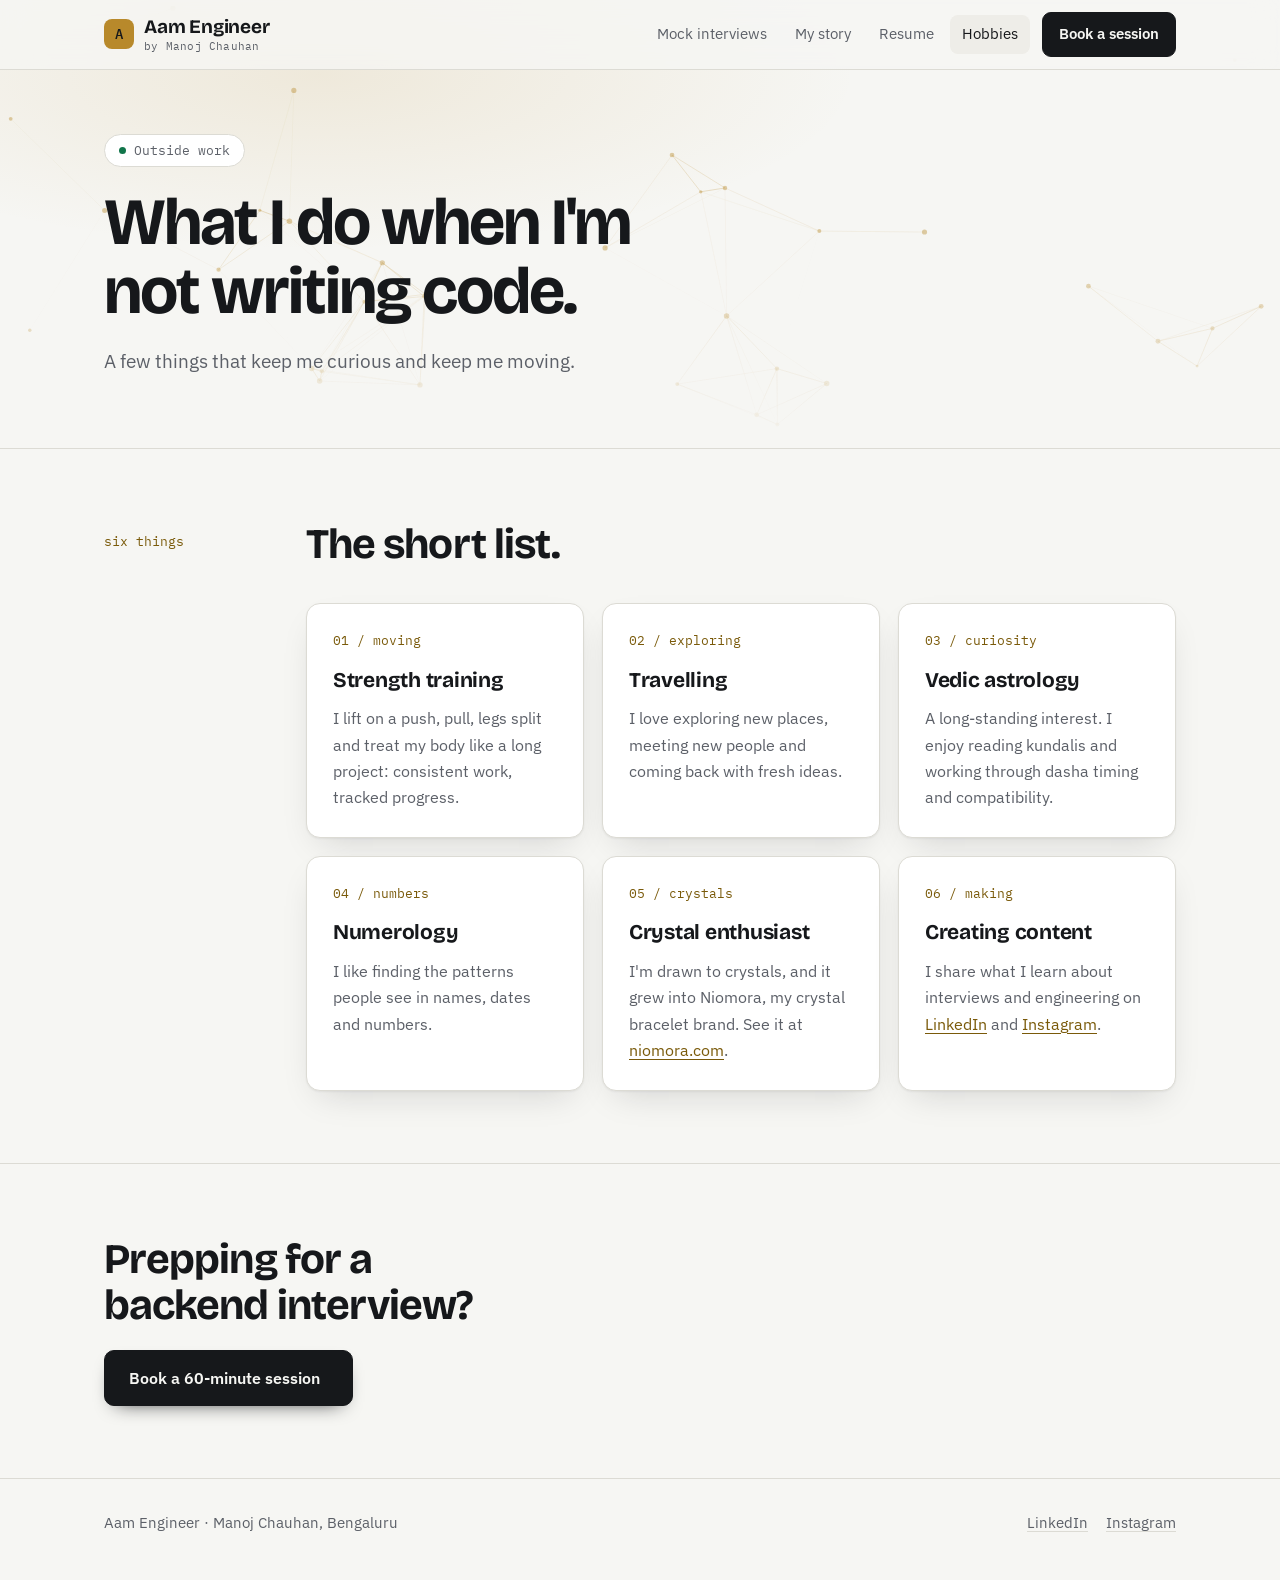
==== commit 9c8fb4ba: "v4" ====
--- a/hobbies.html
+++ b/hobbies.html
@@ -17,19 +17,21 @@
 <link rel="preconnect" href="https://fonts.gstatic.com" crossorigin>
 <link href="https://fonts.googleapis.com/css2?family=Bricolage+Grotesque:opsz,wght@12..96,600;12..96,700&family=IBM+Plex+Sans:wght@400;500;600&family=IBM+Plex+Mono:wght@400;500&display=swap" rel="stylesheet">
 <link rel="stylesheet" href="styles.css">
-<script>(function(w,d,s,l,i){w[l]=w[l]||[];w[l].push({'gtm.start':
-new Date().getTime(),event:'gtm.js'});var f=d.getElementsByTagName(s)[0],
-j=d.createElement(s),dl=l!='dataLayer'?'&l='+l:'';j.async=true;j.src=
-'https://www.googletagmanager.com/gtm.js?id='+i+dl;f.parentNode.insertBefore(j,f);
-})(window,document,'script','dataLayer','GTM-P4R6DNZ8');</script>
+<script async src="https://www.googletagmanager.com/gtag/js?id=G-1EF49W8H0L"></script>
+<script>
+  window.dataLayer = window.dataLayer || [];
+  function gtag(){dataLayer.push(arguments);}
+  gtag('js', new Date());
+  gtag('config', 'G-1EF49W8H0L');
+</script>
 </head>
 <body>
-<noscript><iframe src="https://www.googletagmanager.com/ns.html?id=GTM-P4R6DNZ8" height="0" width="0" style="display:none;visibility:hidden"></iframe></noscript>
 <header class="top">
   <div class="wrap">
     <a class="brand" href="index.html"><i>A</i><span>Aam Engineer<small>by Manoj Chauhan</small></span></a>
     <nav class="links" aria-label="Main">
       <a class="nl" href="index.html">Mock interviews</a>
+      <a class="nl" href="story.html">My story</a>
       <a class="nl" href="resume.html">Resume</a>
       <a class="nl" href="hobbies.html" aria-current="page">Hobbies</a>
       <a class="btn small" data-book href="https://topmate.io/manoj_chauhan/">Book a session</a>
@@ -75,14 +77,14 @@
 
 <footer>
   <div class="wrap">
-    <span>Aam Engineer · Manoj Chauhan, Bengaluru</span>
+    <span>Aam Engineer · Manoj Chauhan, Bengaluru<span class="vc" id="visit-count" hidden></span></span>
     <span class="links"><a href="https://www.linkedin.com/in/manojchauhan28/" target="_blank" rel="noopener">LinkedIn</a><a href="https://www.instagram.com/themanojsphere" target="_blank" rel="noopener">Instagram</a></span>
   </div>
 </footer>
 <script>
   var BOOK_URL = "https://topmate.io/manoj_chauhan/";
   window.dataLayer = window.dataLayer || [];
-  document.querySelectorAll("[data-book]").forEach(function (a) { a.setAttribute("href", BOOK_URL); a.setAttribute("target", "_blank"); a.setAttribute("rel", "noopener"); a.addEventListener("click", function () { window.dataLayer.push({ event: "book_click", book_label: (a.textContent || "").trim().slice(0, 60), page_path: location.pathname }); }); });
+  document.querySelectorAll("[data-book]").forEach(function (a) { a.setAttribute("href", BOOK_URL); a.setAttribute("target", "_blank"); a.setAttribute("rel", "noopener"); a.addEventListener("click", function () { if (window.gtag) { gtag("event", "book_click", { book_label: (a.textContent || "").trim().slice(0, 60), page_path: location.pathname }); } }); });
 </script>
 <script src="effects.js" defer></script>
 </body>
--- a/styles.css
+++ b/styles.css
@@ -248,3 +248,15 @@
 .trust a.co:hover { border-color: var(--gold); transform: translateY(-1px); }
 .job .where a { color: var(--accent); text-decoration: none; border-bottom: 1px solid color-mix(in srgb, var(--gold) 50%, transparent); }
 .job .where a:hover { border-bottom-color: var(--gold); }
+
+.vc { font-family: var(--mono); font-size: 13px; color: var(--muted); }
+
+/* story */
+.prose p { font-size: 19px; line-height: 1.75; max-width: 60ch; margin: 0 0 18px; }
+.quote { margin: 0 0 22px; padding: 8px 0 8px 24px; border-left: 3px solid var(--gold); font-family: var(--display); font-size: clamp(21px, 3vw, 27px); line-height: 1.4; letter-spacing: -0.012em; max-width: 36ch; }
+.rail { display: flex; flex-wrap: wrap; gap: 10px; list-style: none; margin: 30px 0 0; padding: 0; }
+.rail li { background: var(--surface); border: 1px solid var(--line); border-radius: 10px; padding: 9px 16px; font-size: 15px; }
+.rail li b { display: block; font-family: var(--mono); font-weight: 500; font-size: 12.5px; color: var(--accent); }
+.lessons { list-style: none; margin: 0; padding: 0; display: grid; gap: 14px; max-width: 64ch; }
+.lessons li { background: var(--surface); border: 1px solid var(--line); border-left: 3px solid var(--gold); border-radius: 12px; padding: 18px 22px; font-size: 17px; color: var(--muted); }
+.lessons li b { display: block; color: var(--ink); font-family: var(--display); font-size: 19px; margin-bottom: 2px; }
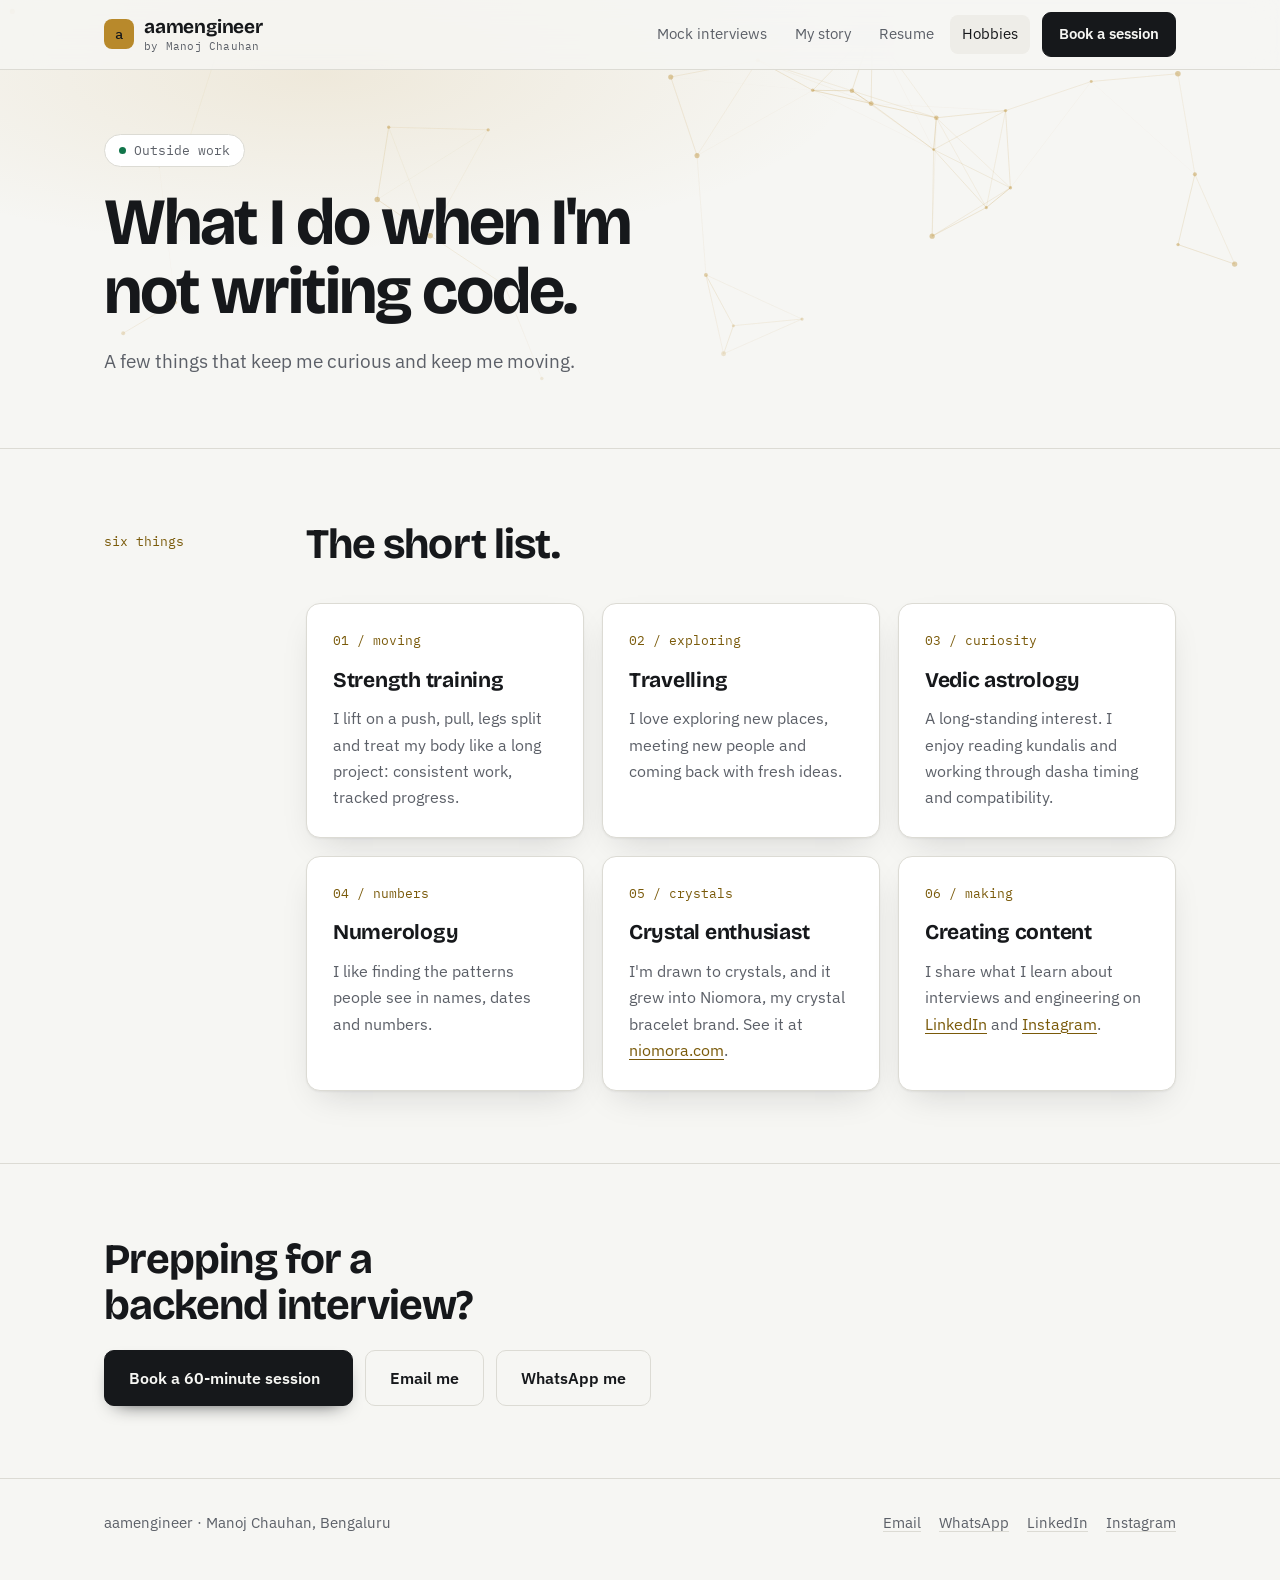
==== commit cc6304ed: "v6" ====
--- a/hobbies.html
+++ b/hobbies.html
@@ -19,6 +19,15 @@
 <link rel="stylesheet" href="styles.css">
 <script async src="https://www.googletagmanager.com/gtag/js?id=G-1EF49W8H0L"></script>
 <script>
+  (function () {
+    var m = ["aamengineer.manoj", "gmail.com"].join("@");
+    document.querySelectorAll("[data-mail]").forEach(function (a) {
+      a.setAttribute("href", "mailto:" + m + "?subject=" + encodeURIComponent("Mock interview enquiry"));
+      if (a.hasAttribute("data-show")) a.textContent = m;
+    });
+  var wa = "https://wa.me/" + ["91", "7503188899"].join("") + "?text=" + encodeURIComponent("Hi Manoj, I'd like to know more about the mock interviews.");
+    document.querySelectorAll("[data-wa]").forEach(function (a) { a.setAttribute("href", wa); a.setAttribute("target", "_blank"); a.setAttribute("rel", "noopener"); });
+  })();
   window.dataLayer = window.dataLayer || [];
   function gtag(){dataLayer.push(arguments);}
   gtag('js', new Date());
@@ -28,7 +37,7 @@
 <body>
 <header class="top">
   <div class="wrap">
-    <a class="brand" href="index.html"><i>A</i><span>Aam Engineer<small>by Manoj Chauhan</small></span></a>
+    <a class="brand" href="index.html"><i>a</i><span>aamengineer<small>by Manoj Chauhan</small></span></a>
     <nav class="links" aria-label="Main">
       <a class="nl" href="index.html">Mock interviews</a>
       <a class="nl" href="story.html">My story</a>
@@ -70,15 +79,15 @@
   <section class="final">
     <div class="wrap">
       <h2>Prepping for a backend interview?</h2>
-      <div class="cta"><a class="btn" data-book href="https://topmate.io/manoj_chauhan/">Book a 60-minute session</a></div>
+      <div class="cta"><a class="btn" data-book href="https://topmate.io/manoj_chauhan/">Book a 60-minute session</a><a class="btn ghost" data-mail href="#">Email me</a><a class="btn ghost" data-wa href="#">WhatsApp me</a></div>
     </div>
   </section>
 </main>
 
 <footer>
   <div class="wrap">
-    <span>Aam Engineer · Manoj Chauhan, Bengaluru<span class="vc" id="visit-count" hidden></span></span>
-    <span class="links"><a href="https://www.linkedin.com/in/manojchauhan28/" target="_blank" rel="noopener">LinkedIn</a><a href="https://www.instagram.com/themanojsphere" target="_blank" rel="noopener">Instagram</a></span>
+    <span>aamengineer · Manoj Chauhan, Bengaluru<span class="vc" id="visit-count" hidden></span></span>
+    <span class="links"><a data-mail data-show href="#">Email</a><a data-wa href="#">WhatsApp</a><a href="https://www.linkedin.com/in/manojchauhan28/" target="_blank" rel="noopener">LinkedIn</a><a href="https://www.instagram.com/themanojsphere" target="_blank" rel="noopener">Instagram</a></span>
   </div>
 </footer>
 <script>
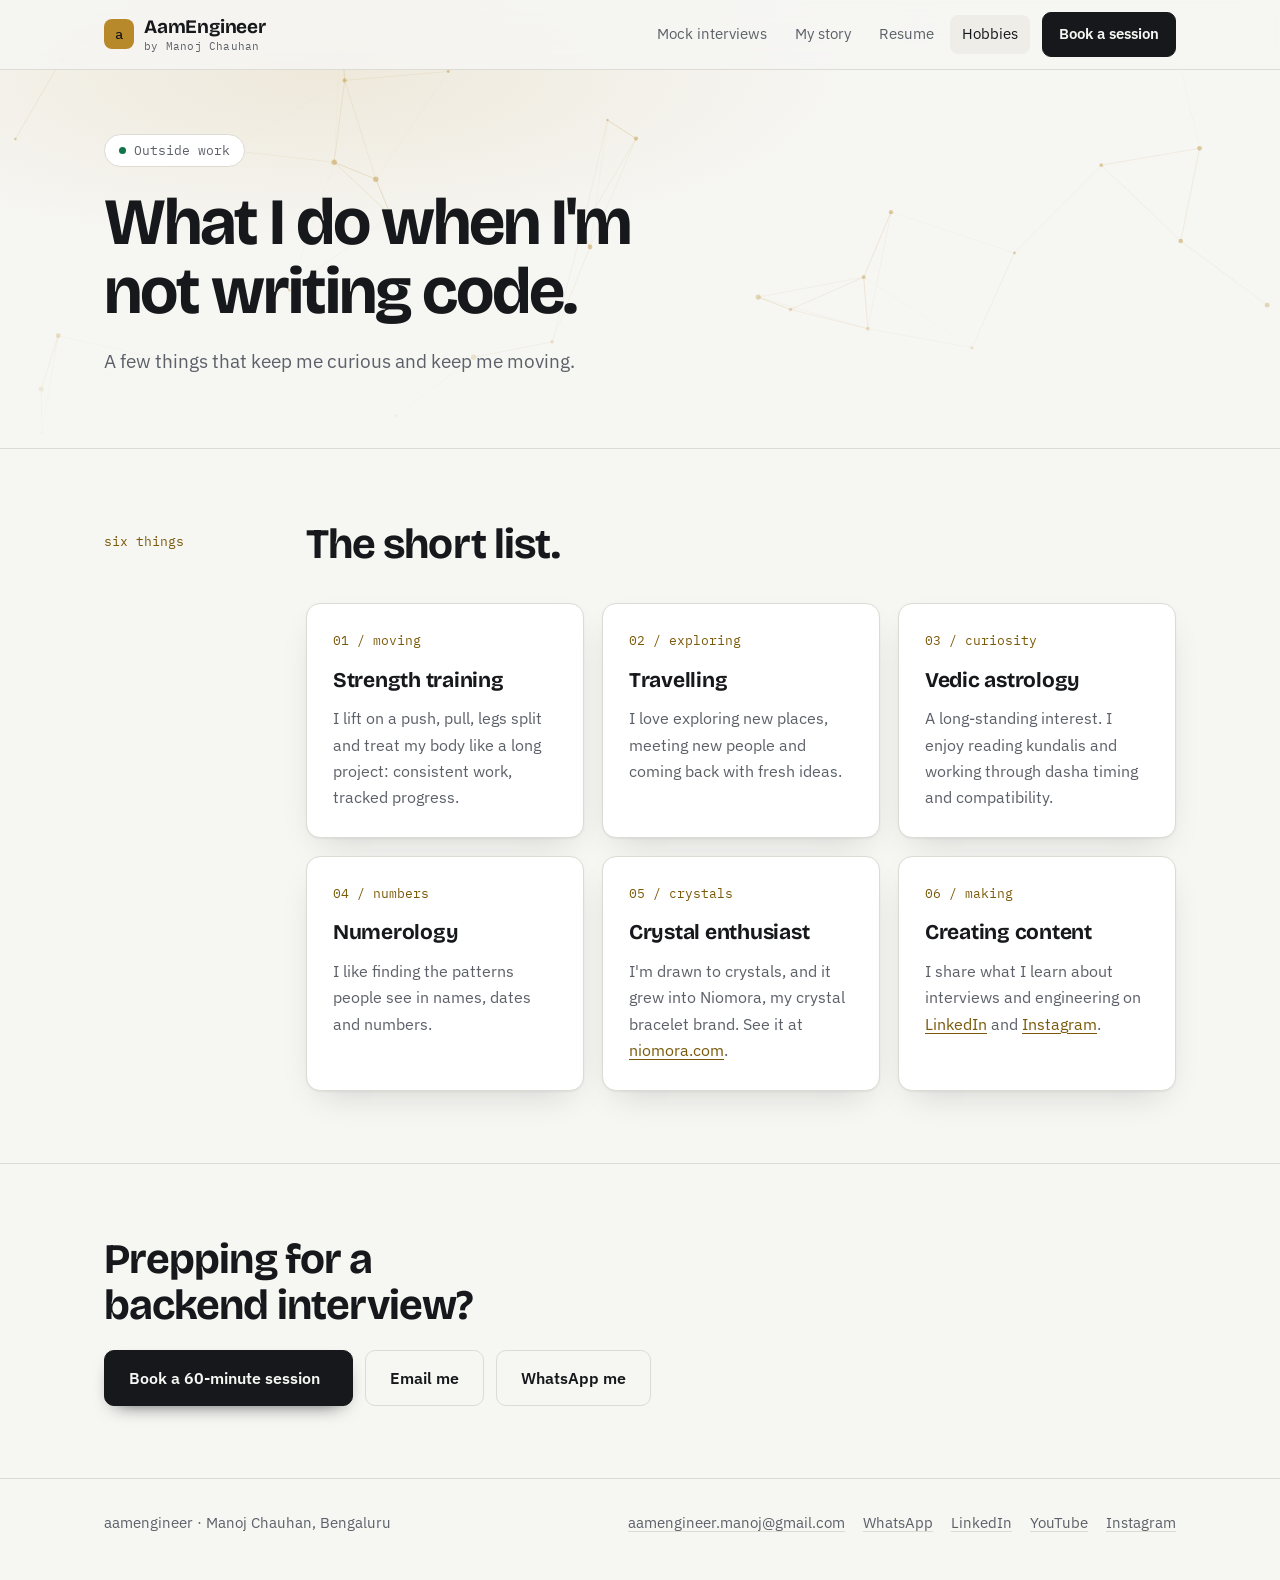
==== commit 23015cf0: "v7" ====
--- a/hobbies.html
+++ b/hobbies.html
@@ -8,10 +8,10 @@
 <meta property="og:type" content="website">
 <meta property="og:title" content="Manoj Chauhan Hobbies">
 <meta property="og:description" content="What Manoj Chauhan does outside work: strength training, travelling, Vedic astrology, numerology, crystals and creating content.">
-<meta property="og:image" content="https://manuniet.github.io/og.png">
-<meta property="og:url" content="https://manuniet.github.io/">
+<meta property="og:image" content="https://aamengineer-manoj.github.io/og.png">
+<meta property="og:url" content="https://aamengineer-manoj.github.io/">
 <meta name="twitter:card" content="summary_large_image">
-<meta name="twitter:image" content="https://manuniet.github.io/og.png">
+<meta name="twitter:image" content="https://aamengineer-manoj.github.io/og.png">
 <link rel="icon" href="data:image/svg+xml,%3Csvg xmlns='http://www.w3.org/2000/svg' viewBox='0 0 32 32'%3E%3Crect width='32' height='32' rx='8' fill='%23B8892B'/%3E%3Ctext x='16' y='23' font-family='Arial' font-size='20' font-weight='700' text-anchor='middle' fill='%2316181B'%3EA%3C/text%3E%3C/svg%3E">
 <link rel="preconnect" href="https://fonts.googleapis.com">
 <link rel="preconnect" href="https://fonts.gstatic.com" crossorigin>
@@ -19,15 +19,19 @@
 <link rel="stylesheet" href="styles.css">
 <script async src="https://www.googletagmanager.com/gtag/js?id=G-1EF49W8H0L"></script>
 <script>
-  (function () {
+  document.addEventListener("DOMContentLoaded", function () {
     var m = ["aamengineer.manoj", "gmail.com"].join("@");
+    var subj = "Mock interview enquiry";
+    var mobile = /Android|iPhone|iPad|iPod/i.test(navigator.userAgent);
+    var gm = "https://mail.google.com/mail/?view=cm&fs=1&to=" + encodeURIComponent(m) + "&su=" + encodeURIComponent(subj);
     document.querySelectorAll("[data-mail]").forEach(function (a) {
-      a.setAttribute("href", "mailto:" + m + "?subject=" + encodeURIComponent("Mock interview enquiry"));
+      if (mobile) { a.setAttribute("href", "mailto:" + m + "?subject=" + encodeURIComponent(subj)); }
+      else { a.setAttribute("href", gm); a.setAttribute("target", "_blank"); a.setAttribute("rel", "noopener"); }
       if (a.hasAttribute("data-show")) a.textContent = m;
     });
-  var wa = "https://wa.me/" + ["91", "7503188899"].join("") + "?text=" + encodeURIComponent("Hi Manoj, I'd like to know more about the mock interviews.");
+    var wa = "https://wa.me/" + ["91", "7503188899"].join("") + "?text=" + encodeURIComponent("Hi Manoj, I'd like to know more about the mock interviews.");
     document.querySelectorAll("[data-wa]").forEach(function (a) { a.setAttribute("href", wa); a.setAttribute("target", "_blank"); a.setAttribute("rel", "noopener"); });
-  })();
+  });
   window.dataLayer = window.dataLayer || [];
   function gtag(){dataLayer.push(arguments);}
   gtag('js', new Date());
@@ -37,7 +41,7 @@
 <body>
 <header class="top">
   <div class="wrap">
-    <a class="brand" href="index.html"><i>a</i><span>aamengineer<small>by Manoj Chauhan</small></span></a>
+    <a class="brand" href="index.html"><i>a</i><span>AamEngineer<small>by Manoj Chauhan</small></span></a>
     <nav class="links" aria-label="Main">
       <a class="nl" href="index.html">Mock interviews</a>
       <a class="nl" href="story.html">My story</a>
@@ -87,7 +91,7 @@
 <footer>
   <div class="wrap">
     <span>aamengineer · Manoj Chauhan, Bengaluru<span class="vc" id="visit-count" hidden></span></span>
-    <span class="links"><a data-mail data-show href="#">Email</a><a data-wa href="#">WhatsApp</a><a href="https://www.linkedin.com/in/manojchauhan28/" target="_blank" rel="noopener">LinkedIn</a><a href="https://www.instagram.com/themanojsphere" target="_blank" rel="noopener">Instagram</a></span>
+    <span class="links"><a data-mail data-show href="#">Email</a><a data-wa href="#">WhatsApp</a><a href="https://www.linkedin.com/in/manojchauhan28/" target="_blank" rel="noopener">LinkedIn</a><a href="https://www.youtube.com/@aamengineer" target="_blank" rel="noopener">YouTube</a><a href="https://www.instagram.com/themanojsphere" target="_blank" rel="noopener">Instagram</a></span>
   </div>
 </footer>
 <script>
--- a/styles.css
+++ b/styles.css
@@ -260,3 +260,7 @@
 .lessons { list-style: none; margin: 0; padding: 0; display: grid; gap: 14px; max-width: 64ch; }
 .lessons li { background: var(--surface); border: 1px solid var(--line); border-left: 3px solid var(--gold); border-radius: 12px; padding: 18px 22px; font-size: 17px; color: var(--muted); }
 .lessons li b { display: block; color: var(--ink); font-family: var(--display); font-size: 19px; margin-bottom: 2px; }
+
+.tagline { font-family: var(--mono); font-size: 14px; color: var(--accent); letter-spacing: 0.02em; margin: -6px 0 16px; }
+.follow { margin-top: 22px; color: var(--muted); font-size: 16px; }
+.follow a { color: var(--accent); text-underline-offset: 3px; }
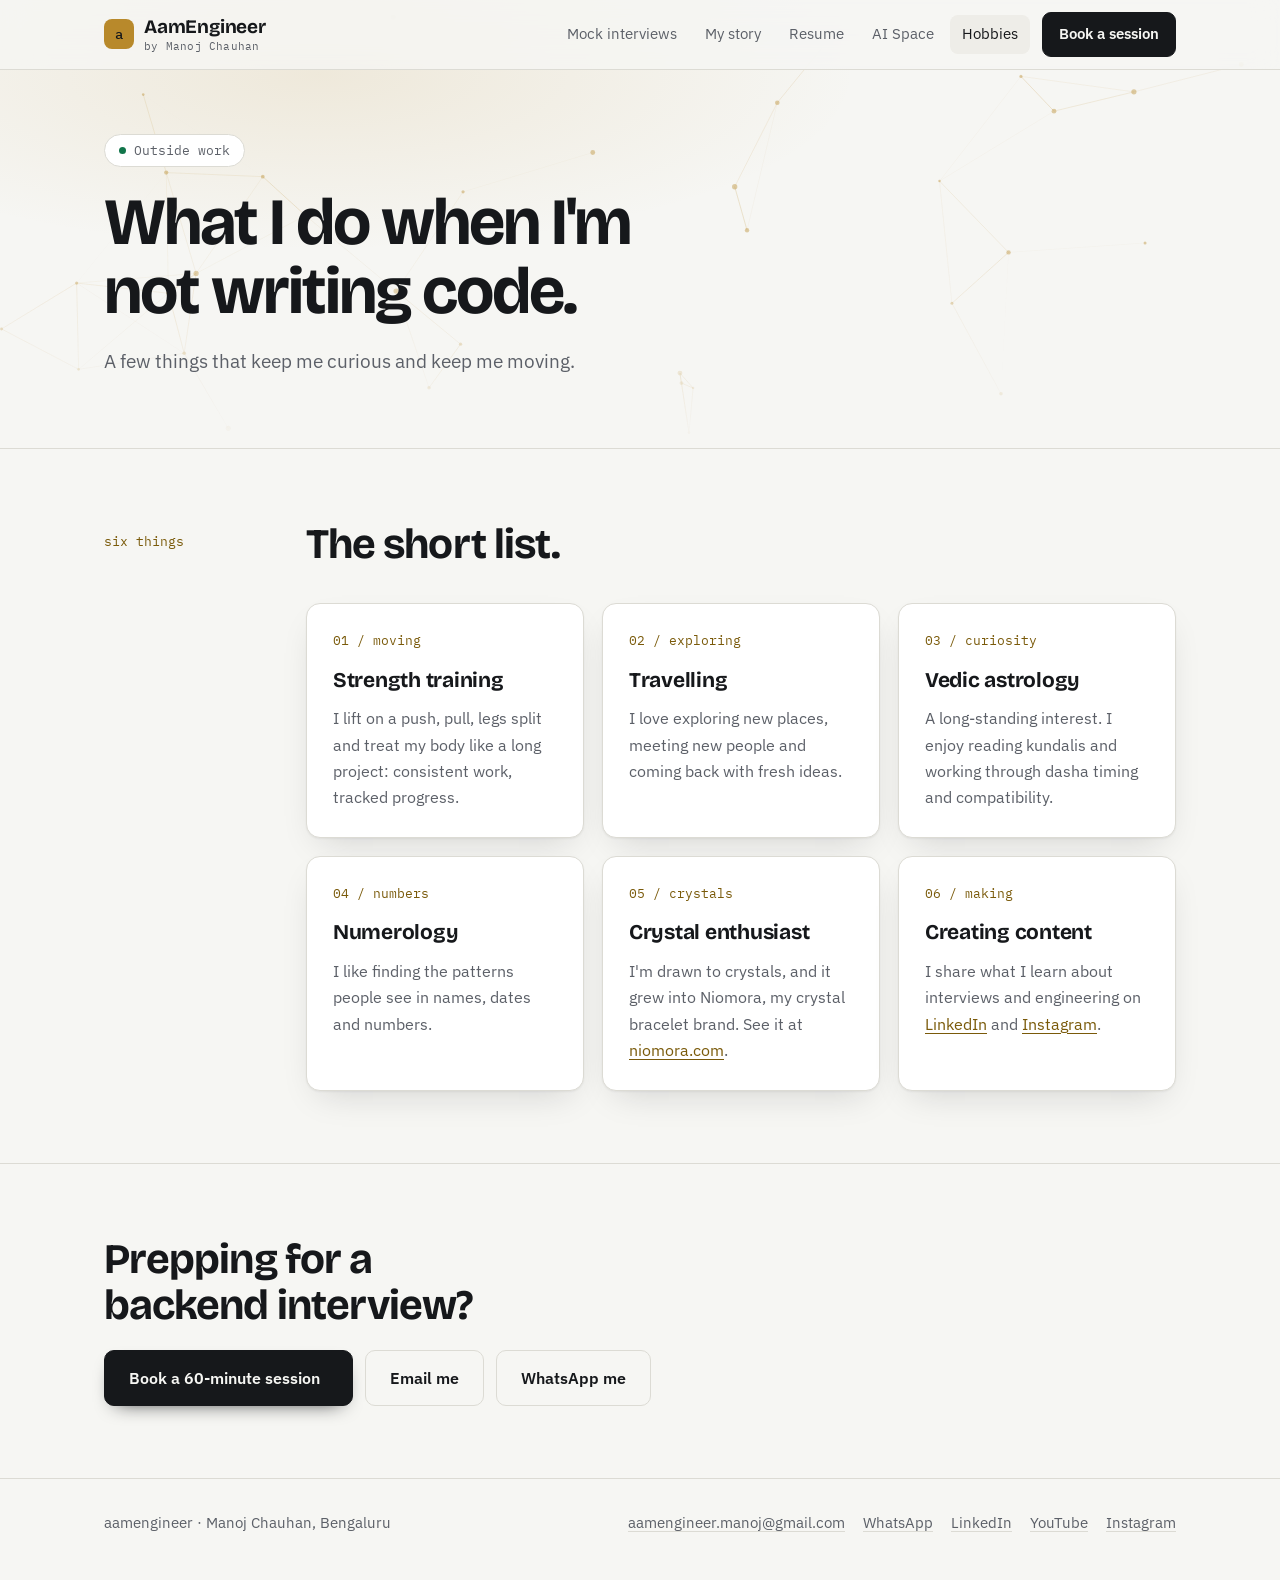
==== commit a6ddab67: "v7" ====
--- a/hobbies.html
+++ b/hobbies.html
@@ -46,6 +46,7 @@
       <a class="nl" href="index.html">Mock interviews</a>
       <a class="nl" href="story.html">My story</a>
       <a class="nl" href="resume.html">Resume</a>
+      <a class="nl" href="projects.html">AI Space</a>
       <a class="nl" href="hobbies.html" aria-current="page">Hobbies</a>
       <a class="btn small" data-book href="https://topmate.io/manoj_chauhan/">Book a session</a>
     </nav>
